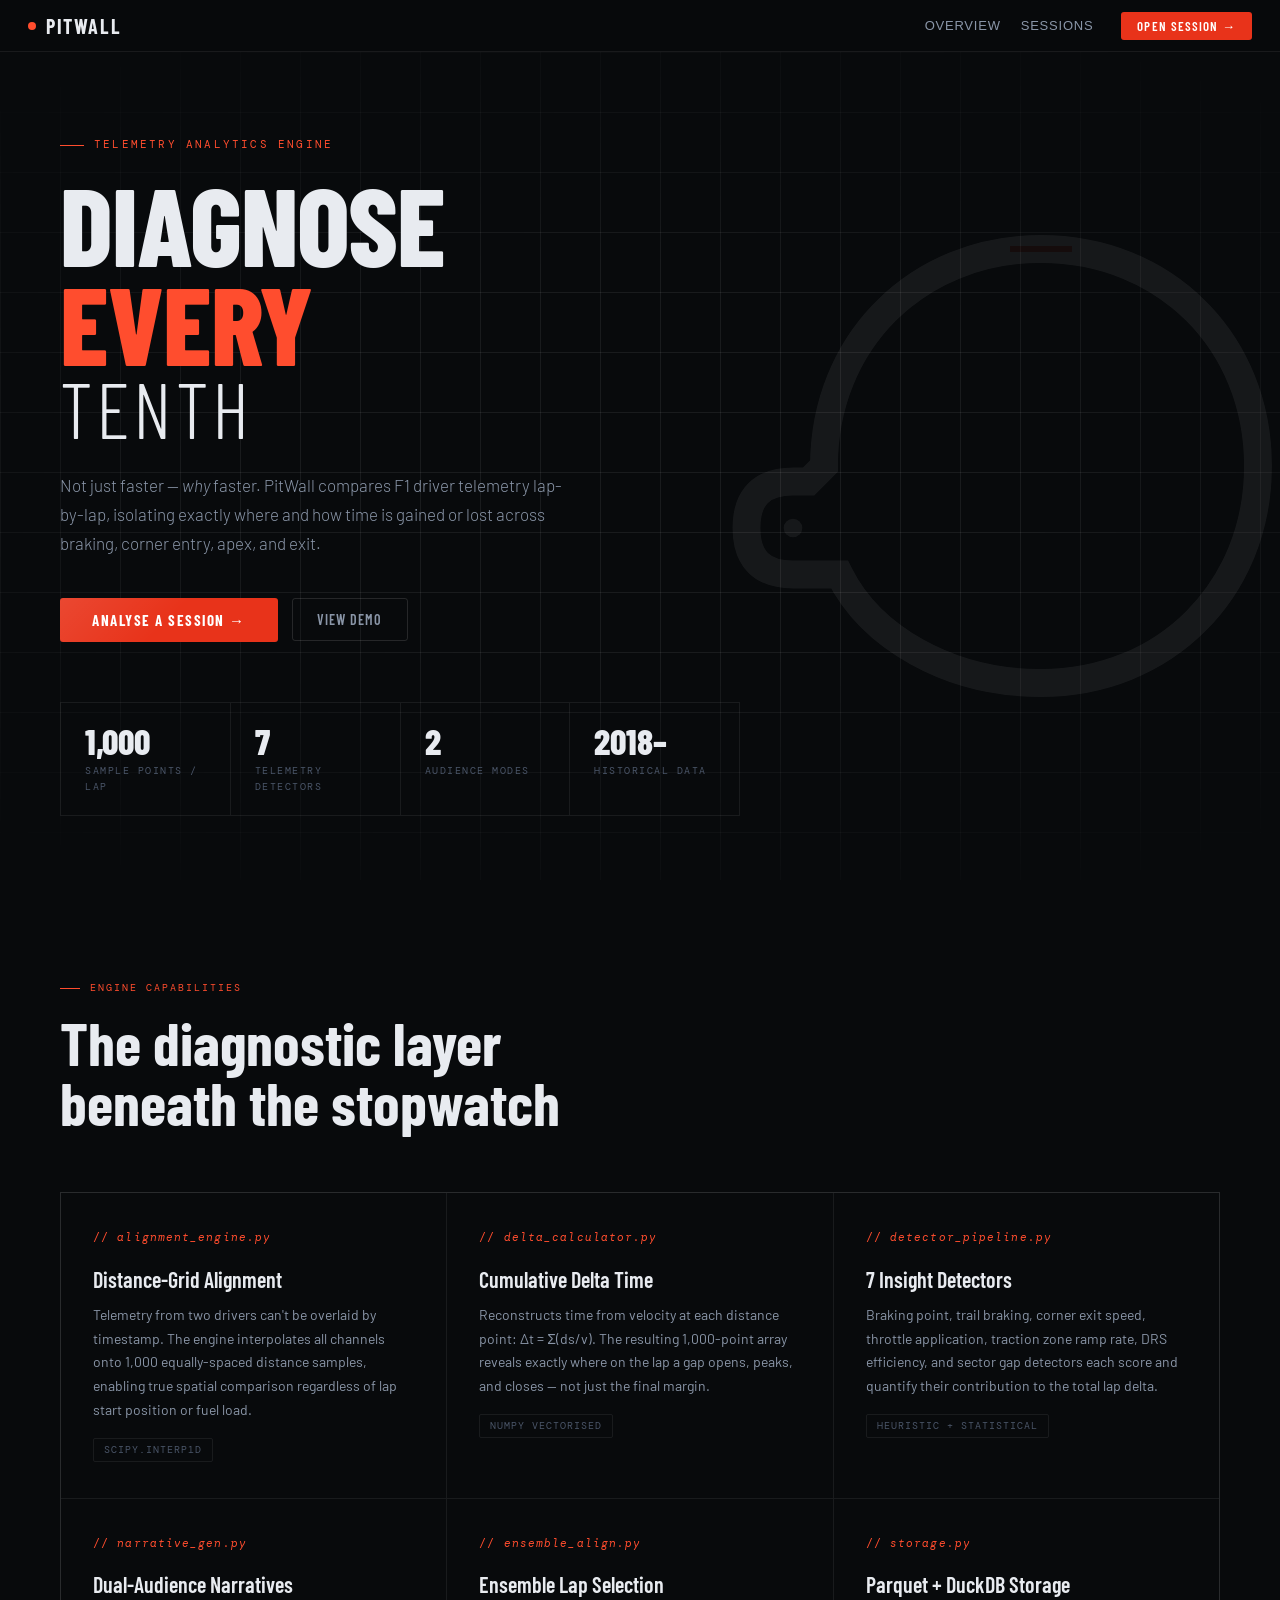
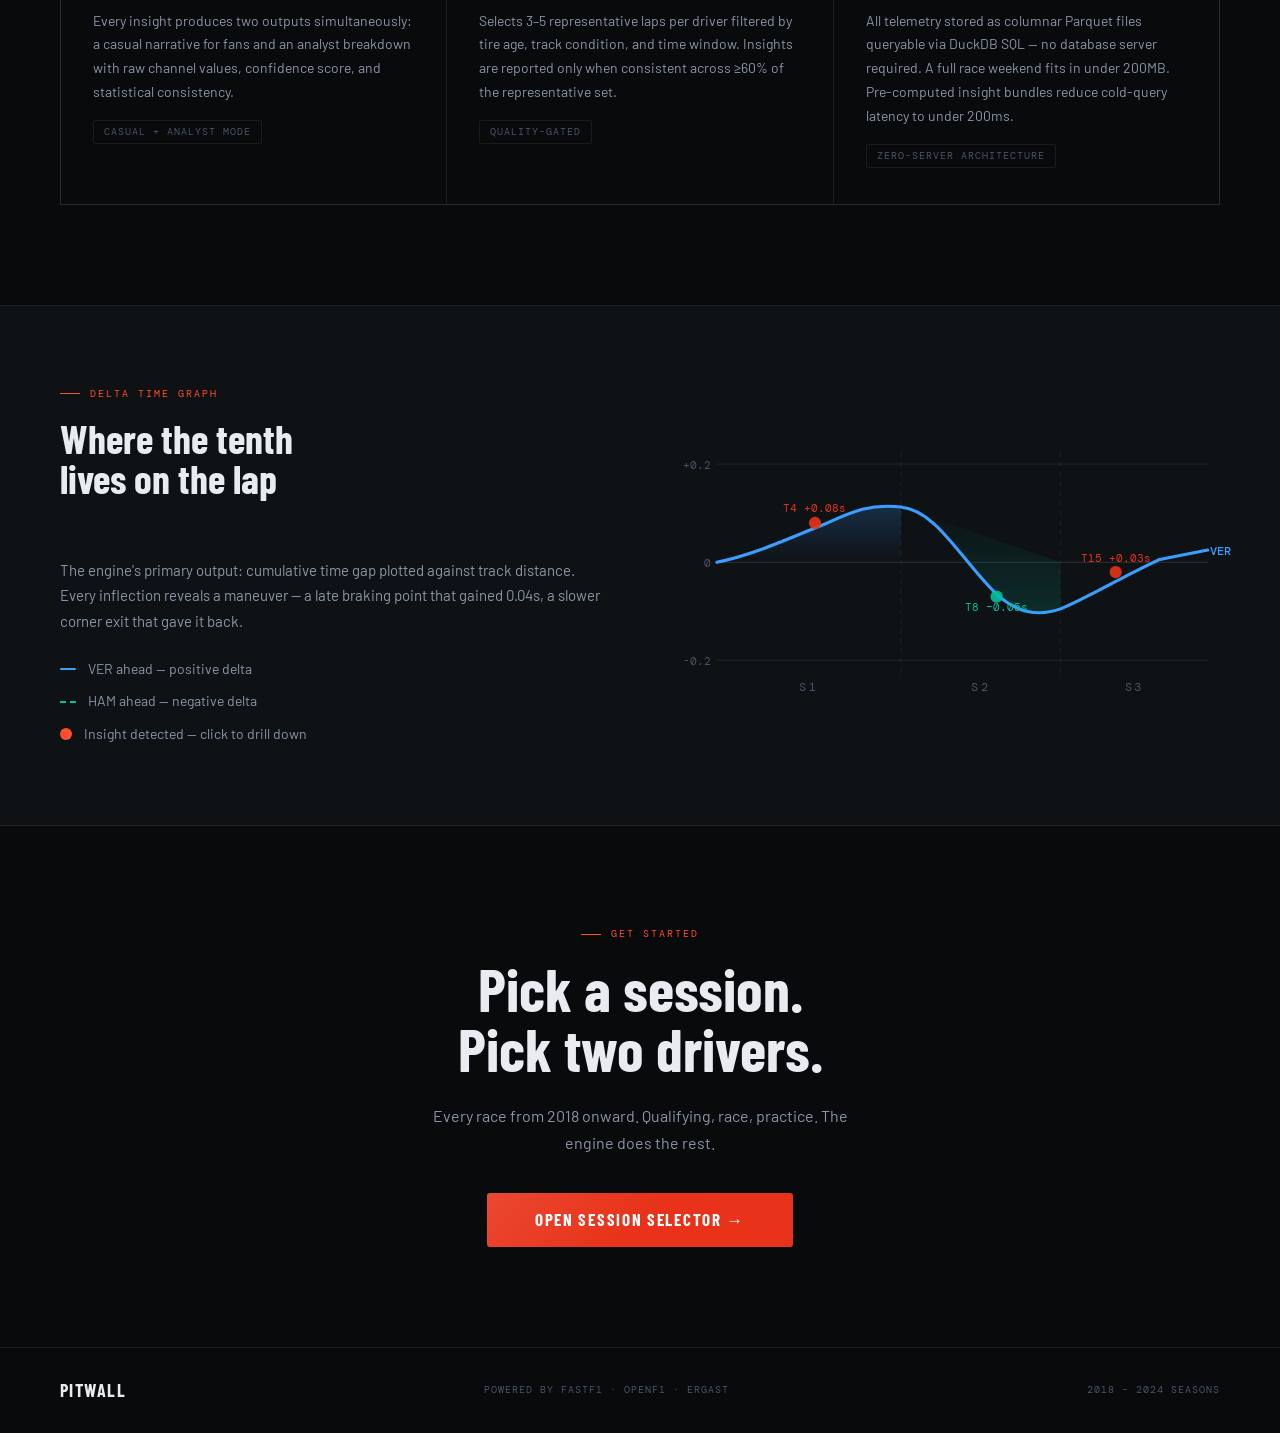
==== pitwall-frontend-v2/index.html @ abb21088 "Modified Frontend" ====
<!DOCTYPE html>
<html lang="en">
<head>
  <meta charset="UTF-8">
  <meta name="viewport" content="width=device-width, initial-scale=1.0">
  <title>PitWall — F1 Telemetry Analytics</title>
  <meta name="description" content="PitWall compares F1 driver telemetry lap-by-lap, isolating exactly where and how time is gained or lost across braking, corner entry, apex, and exit.">

  <!-- Google Fonts -->
  <link rel="preconnect" href="https://fonts.googleapis.com">
  <link rel="preconnect" href="https://fonts.gstatic.com" crossorigin>
  <link href="https://fonts.googleapis.com/css2?family=DM+Mono:ital,wght@0,300;0,400;0,500;1,300&family=Barlow+Condensed:wght@300;400;500;600;700;800&family=Barlow:wght@300;400;500&display=swap" rel="stylesheet">

  <!-- CSS — loaded in dependency order -->
  <link rel="stylesheet" href="css/layout.css">
  <link rel="stylesheet" href="css/components.css">
  <link rel="stylesheet" href="css/analysis.css">

  <!--
    ARCHITECTURE NOTE: This file is a pure static shell.
    - No inline JavaScript anywhere.
    - No onclick= attributes — all events attached in JS modules.
    - All dynamic content is injected by the page/component modules.
    - The <script type="module"> at the bottom bootstraps the entire app.
  -->
</head>
<body>

<!-- ── LOADING OVERLAY ─────────────────────────────────────────────── -->
<!--
  Shown during initial page load AND during analysis job polling.
  loader.js manages show/hide via the .hidden class.
-->
<div class="loading-overlay" id="loader">
  <div class="loading-logo">PITWALL</div>
  <div class="loading-bar-wrap">
    <div class="loading-bar" id="loader-bar"></div>
  </div>
  <div class="loading-label" id="loader-msg">initialising engine</div>
</div>

<!-- ── CHART TOOLTIP ───────────────────────────────────────────────── -->
<!-- Positioned via JS on mousemove; always present in DOM -->
<div class="tooltip" id="tooltip"></div>

<!-- ── NAVIGATION ─────────────────────────────────────────────────── -->
<nav>
  <a class="nav-logo" id="nav-logo" href="#">
    <div class="dot"></div>
    PITWALL
  </a>
  <div class="nav-links">
    <button class="nav-link" id="nav-overview">Overview</button>
    <button class="nav-link" id="nav-sessions">Sessions</button>
    <!--
      The Analysis nav link is hidden until the user first runs an analysis.
      router.js reveals it when navigating to the analysis page.
    -->
    <button class="nav-link" id="nav-analysis" style="display:none">Analysis</button>
  </div>
  <button class="nav-cta" id="nav-cta">Open Session →</button>
</nav>


<!-- ══════════════════════════════════════════════════════════════════ -->
<!-- PAGE: LANDING                                                      -->
<!-- ══════════════════════════════════════════════════════════════════ -->
<div class="page active" id="page-landing">

  <!-- Hero -->
  <div class="hero">
    <div class="hero-grid-bg"></div>
    <svg class="hero-track-svg" viewBox="0 0 400 400" fill="none">
      <path d="M80,200 C80,120 140,60 220,60 C300,60 360,120 360,200 C360,280 300,340 220,340 C160,340 110,310 90,270 L60,270 C40,270 30,260 30,240 C30,220 40,210 60,210 L70,210 Z"
            stroke="white" stroke-width="18" stroke-linecap="round"/>
      <circle cx="220" cy="60"  r="6" fill="white"/>
      <circle cx="360" cy="200" r="6" fill="white"/>
      <circle cx="60"  cy="240" r="6" fill="white"/>
      <path d="M200,60 L240,60" stroke="#E8331A" stroke-width="4"/>
    </svg>
    <div class="hero-content">
      <div class="hero-eyebrow">Telemetry Analytics Engine</div>
      <h1 class="hero-title">
        DIAGNOSE<br>
        <span class="accent">EVERY</span>
        <span class="line2">TENTH</span>
      </h1>
      <p class="hero-sub">
        Not just faster — <em>why</em> faster. PitWall compares F1 driver telemetry
        lap-by-lap, isolating exactly where and how time is gained or lost across
        braking, corner entry, apex, and exit.
      </p>
      <div class="hero-actions">
        <button class="btn-primary" id="hero-analyse-btn">Analyse a Session →</button>
        <button class="btn-ghost"   id="hero-demo-btn">View Demo</button>
      </div>
      <div class="hero-stats">
        <div class="hero-stat">
          <div class="hero-stat-num red">1,000</div>
          <div class="hero-stat-label">sample points / lap</div>
        </div>
        <div class="hero-stat">
          <div class="hero-stat-num">7</div>
          <div class="hero-stat-label">telemetry detectors</div>
        </div>
        <div class="hero-stat">
          <div class="hero-stat-num">2</div>
          <div class="hero-stat-label">audience modes</div>
        </div>
        <div class="hero-stat">
          <div class="hero-stat-num teal">2018–</div>
          <div class="hero-stat-label">historical data</div>
        </div>
      </div>
    </div>
  </div>

  <!-- Features -->
  <div class="section">
    <div class="section-label">Engine Capabilities</div>
    <h2 class="section-title">The diagnostic layer<br>beneath the stopwatch</h2>
    <div class="features-grid stagger">
      <div class="feature-card">
        <div class="feature-icon">// alignment_engine.py</div>
        <h3 class="feature-title">Distance-Grid Alignment</h3>
        <p class="feature-desc">Telemetry from two drivers can't be overlaid by timestamp. The engine interpolates all channels onto 1,000 equally-spaced distance samples, enabling true spatial comparison regardless of lap start position or fuel load.</p>
        <span class="feature-tag">scipy.interp1d</span>
      </div>
      <div class="feature-card">
        <div class="feature-icon">// delta_calculator.py</div>
        <h3 class="feature-title">Cumulative Delta Time</h3>
        <p class="feature-desc">Reconstructs time from velocity at each distance point: Δt = Σ(ds/v). The resulting 1,000-point array reveals exactly where on the lap a gap opens, peaks, and closes — not just the final margin.</p>
        <span class="feature-tag">numpy vectorised</span>
      </div>
      <div class="feature-card">
        <div class="feature-icon">// detector_pipeline.py</div>
        <h3 class="feature-title">7 Insight Detectors</h3>
        <p class="feature-desc">Braking point, trail braking, corner exit speed, throttle application, traction zone ramp rate, DRS efficiency, and sector gap detectors each score and quantify their contribution to the total lap delta.</p>
        <span class="feature-tag">heuristic + statistical</span>
      </div>
      <div class="feature-card">
        <div class="feature-icon">// narrative_gen.py</div>
        <h3 class="feature-title">Dual-Audience Narratives</h3>
        <p class="feature-desc">Every insight produces two outputs simultaneously: a casual narrative for fans and an analyst breakdown with raw channel values, confidence score, and statistical consistency.</p>
        <span class="feature-tag">casual + analyst mode</span>
      </div>
      <div class="feature-card">
        <div class="feature-icon">// ensemble_align.py</div>
        <h3 class="feature-title">Ensemble Lap Selection</h3>
        <p class="feature-desc">Selects 3–5 representative laps per driver filtered by tire age, track condition, and time window. Insights are reported only when consistent across ≥60% of the representative set.</p>
        <span class="feature-tag">quality-gated</span>
      </div>
      <div class="feature-card">
        <div class="feature-icon">// storage.py</div>
        <h3 class="feature-title">Parquet + DuckDB Storage</h3>
        <p class="feature-desc">All telemetry stored as columnar Parquet files queryable via DuckDB SQL — no database server required. A full race weekend fits in under 200MB. Pre-computed insight bundles reduce cold-query latency to under 200ms.</p>
        <span class="feature-tag">zero-server architecture</span>
      </div>
    </div>
  </div>

  <!-- Delta Teaser -->
  <div class="delta-teaser">
    <div>
      <div class="section-label">Delta Time Graph</div>
      <h2 class="section-title" style="font-size:40px">Where the tenth<br>lives on the lap</h2>
      <p style="color:var(--text2); font-size:15px; line-height:1.7; margin-bottom:24px;">
        The engine's primary output: cumulative time gap plotted against track distance.
        Every inflection reveals a maneuver — a late braking point that gained 0.04s,
        a slower corner exit that gave it back.
      </p>
      <div style="display:flex; flex-direction:column; gap:10px;">
        <div style="display:flex; gap:12px; align-items:center; font-size:14px; color:var(--text2)">
          <div style="width:16px;height:2px;background:var(--ver);border-radius:1px;flex-shrink:0"></div>
          VER ahead — positive delta
        </div>
        <div style="display:flex; gap:12px; align-items:center; font-size:14px; color:var(--text2)">
          <div style="width:16px;height:0;border-top:2px dashed var(--ham);flex-shrink:0"></div>
          HAM ahead — negative delta
        </div>
        <div style="display:flex; gap:12px; align-items:center; font-size:14px; color:var(--text2)">
          <div style="width:12px;height:12px;border-radius:50%;background:var(--red2);flex-shrink:0"></div>
          Insight detected — click to drill down
        </div>
      </div>
    </div>
    <div>
      <svg viewBox="0 0 440 240" width="100%" class="chart-svg">
        <defs>
          <linearGradient id="delta-fill" x1="0" y1="0" x2="0" y2="1">
            <stop offset="0%"   stop-color="#3B9EFF" stop-opacity="0.2"/>
            <stop offset="100%" stop-color="#3B9EFF" stop-opacity="0"/>
          </linearGradient>
          <linearGradient id="delta-fill-neg" x1="0" y1="0" x2="0" y2="1">
            <stop offset="0%"   stop-color="#00C2A0" stop-opacity="0"/>
            <stop offset="100%" stop-color="#00C2A0" stop-opacity="0.15"/>
          </linearGradient>
        </defs>
        <!-- grid -->
        <line x1="30" y1="40"  x2="430" y2="40"  stroke="rgba(255,255,255,0.06)" stroke-width="1"/>
        <line x1="30" y1="120" x2="430" y2="120" stroke="rgba(255,255,255,0.1)"  stroke-width="1"/>
        <line x1="30" y1="200" x2="430" y2="200" stroke="rgba(255,255,255,0.06)" stroke-width="1"/>
        <!-- sector dividers -->
        <line x1="180" y1="30" x2="180" y2="215" stroke="rgba(255,255,255,0.06)" stroke-width="1" stroke-dasharray="4 4"/>
        <line x1="310" y1="30" x2="310" y2="215" stroke="rgba(255,255,255,0.06)" stroke-width="1" stroke-dasharray="4 4"/>
        <text x="105" y="225" text-anchor="middle" fill="#4A5568" font-family="DM Mono,monospace" font-size="10" letter-spacing="2">S1</text>
        <text x="245" y="225" text-anchor="middle" fill="#4A5568" font-family="DM Mono,monospace" font-size="10" letter-spacing="2">S2</text>
        <text x="370" y="225" text-anchor="middle" fill="#4A5568" font-family="DM Mono,monospace" font-size="10" letter-spacing="2">S3</text>
        <!-- y axis -->
        <text x="25" y="44"  text-anchor="end" fill="#4A5568" font-family="DM Mono,monospace" font-size="9">+0.2</text>
        <text x="25" y="124" text-anchor="end" fill="#4A5568" font-family="DM Mono,monospace" font-size="9">0</text>
        <text x="25" y="204" text-anchor="end" fill="#4A5568" font-family="DM Mono,monospace" font-size="9">-0.2</text>
        <!-- fills -->
        <path d="M30,120 C60,114 90,100 120,88 C140,79 155,72 180,75 L180,120 Z" fill="url(#delta-fill)"/>
        <path d="M180,75 C210,78 230,120 260,148 C275,160 290,165 310,158 L310,120 Z" fill="url(#delta-fill-neg)"/>
        <path d="M310,158 C330,150 360,132 390,118 L390,120 Z" fill="url(#delta-fill)"/>
        <!-- line -->
        <path d="M30,120 C60,114 90,100 120,88 C140,79 155,72 180,75 C210,78 230,120 260,148 C275,160 290,165 310,158 C330,150 360,132 390,118 L430,110"
              fill="none" stroke="#3B9EFF" stroke-width="2.5" stroke-linecap="round"/>
        <!-- insight markers -->
        <circle cx="110" cy="88"  r="5" fill="#E8331A" opacity="0.9"/>
        <circle cx="258" cy="148" r="5" fill="#00C2A0" opacity="0.9"/>
        <circle cx="355" cy="128" r="5" fill="#E8331A" opacity="0.9"/>
        <text x="110" y="79"  text-anchor="middle" fill="#E8331A" font-family="DM Mono,monospace" font-size="9">T4 +0.08s</text>
        <text x="258" y="160" text-anchor="middle" fill="#00C2A0" font-family="DM Mono,monospace" font-size="9">T8 −0.05s</text>
        <text x="355" y="120" text-anchor="middle" fill="#E8331A" font-family="DM Mono,monospace" font-size="9">T15 +0.03s</text>
        <text x="432" y="114" fill="#3B9EFF" font-family="DM Mono,monospace" font-size="10" font-weight="500">VER</text>
      </svg>
    </div>
  </div>

  <!-- CTA -->
  <div class="section" style="text-align:center;">
    <div class="section-label" style="justify-content:center">Get Started</div>
    <h2 class="section-title" style="margin-bottom:24px">Pick a session.<br>Pick two drivers.</h2>
    <p style="color:var(--text2); max-width:440px; margin:0 auto 36px; font-size:16px; line-height:1.7;">
      Every race from 2018 onward. Qualifying, race, practice. The engine does the rest.
    </p>
    <button class="btn-primary" style="font-size:17px; padding:16px 48px;" id="landing-cta-btn">
      Open Session Selector →
    </button>
  </div>

  <footer style="border-top:1px solid var(--border); padding:28px 60px; display:flex; justify-content:space-between; align-items:center;">
    <span style="font-family:var(--font-display); font-size:18px; font-weight:700; letter-spacing:0.08em;">PITWALL</span>
    <span style="font-family:var(--font-mono); font-size:10px; letter-spacing:0.1em; color:var(--text3);">POWERED BY FASTF1 · OPENF1 · ERGAST</span>
    <span style="font-family:var(--font-mono); font-size:10px; letter-spacing:0.1em; color:var(--text3);">2018 – 2024 SEASONS</span>
  </footer>
</div><!-- /page-landing -->


<!-- ══════════════════════════════════════════════════════════════════ -->
<!-- PAGE: SESSION SELECTOR                                             -->
<!-- ══════════════════════════════════════════════════════════════════ -->
<div class="page" id="page-selector">
  <div class="selector-header">
    <div class="breadcrumb">PITWALL <span>/ Sessions</span></div>
    <h1 class="selector-title display">SELECT SESSION</h1>
  </div>

  <div class="selector-body">
    <!-- Sidebar filters -->
    <div class="selector-sidebar">
      <div class="sidebar-section" id="sidebar-years">
        <div class="sidebar-label">Season</div>
        <!-- Populated by selector.js -->
      </div>
      <div class="sidebar-section" id="sidebar-session-types">
        <div class="sidebar-label">Session type</div>
        <!-- Populated by selector.js -->
      </div>
      <div class="sidebar-section" id="sidebar-circuit-types">
        <div class="sidebar-label">Circuit type</div>
        <!-- Populated by selector.js -->
      </div>
    </div>

    <!-- Main area -->
    <div class="selector-main">
      <div style="margin-bottom:20px; display:flex; align-items:center; justify-content:space-between;">
        <span id="race-count-label" style="font-family:var(--font-mono); font-size:11px; letter-spacing:0.1em; color:var(--text3);"></span>
        <input id="race-search" class="race-search" placeholder="Search circuits…" autocomplete="off">
      </div>

      <!-- Race cards injected here by selector.js -->
      <div class="race-grid stagger" id="race-grid"></div>

      <!-- Driver selector — hidden until a race is clicked -->
      <div class="driver-selector" id="driver-selector" style="display:none;">
        <div style="margin-bottom:20px;">
          <div class="panel-label">SELECT TWO DRIVERS TO COMPARE</div>
          <div class="driver-grid stagger" id="driver-grid"></div>
        </div>
        <div class="compare-btn-wrap">
          <div class="compare-selected">
            <span class="driver-a" id="sel-a-name">—</span>
            <span class="vs">vs</span>
            <span class="driver-b" id="sel-b-name">—</span>
          </div>
          <button class="btn-primary" id="compare-btn" disabled>
            Run Analysis →
          </button>
        </div>
      </div>
    </div>
  </div>
</div><!-- /page-selector -->


<!-- ══════════════════════════════════════════════════════════════════ -->
<!-- PAGE: ANALYSIS DASHBOARD                                           -->
<!-- ══════════════════════════════════════════════════════════════════ -->
<div class="page" id="page-analysis">

  <!-- Secondary header -->
  <div class="analysis-header">
    <div class="analysis-breadcrumb">
      <span class="clickable" id="breadcrumb-sessions">Sessions</span>
      <span class="sep">/</span>
      <span id="analysis-race-label"    class="current">—</span>
      <span class="sep">/</span>
      <span id="analysis-session-label" class="current">—</span>
      <span class="sep">/</span>
      <span id="analysis-drivers-label" class="current" style="color:var(--text)">—</span>
    </div>
    <button class="export-btn" id="export-btn">↓ Export</button>
    <div class="mode-toggle">
      <button class="mode-opt active" id="mode-casual">Casual</button>
      <button class="mode-opt"        id="mode-analyst">Analyst</button>
    </div>
  </div>

  <!-- 3-column body -->
  <div class="analysis-body">

    <!-- LEFT PANEL -->
    <div class="left-panel">
      <div class="panel-label">LAP SUMMARY</div>
      <div class="lap-summary" id="lap-summary-card"></div>

      <div class="panel-label" style="margin-top:16px;">
        SECTOR BREAKDOWN
        <span id="sector-count-label" style="color:var(--text3);">3 SECTORS</span>
      </div>
      <div class="sector-breakdown" id="sector-breakdown"></div>

      <div class="panel-label" style="margin-top:16px;">TRACK POSITION MAP</div>
      <div class="chart-card" id="track-map-card">
        <div class="chart-body" style="padding:10px; display:flex; justify-content:center; align-items:center; background:rgba(0,0,0,0.15);">
          <svg id="track-svg" viewBox="0 0 300 240" width="100%" height="200" class="chart-svg"></svg>
        </div>
      </div>

      <div class="panel-label" style="margin-top:16px;">TOP INSIGHTS</div>
      <div class="insight-list" id="insight-list"></div>
    </div>

    <!-- CENTER PANEL — Charts via tabs -->
    <div class="center-panel">
      <div class="tab-bar">
        <button class="tab active" data-tab="delta">Delta Time</button>
        <button class="tab"        data-tab="speed">Speed Trace</button>
        <button class="tab"        data-tab="inputs">Inputs</button>
        <button class="tab"        data-tab="sectors">Sectors</button>
      </div>

      <!-- Delta Time tab -->
      <div class="tab-panel active" id="tab-delta">
        <div class="chart-card">
          <div class="chart-header">
            <span class="chart-title">Cumulative Delta Time</span>
            <div class="chart-legend">
              <div class="legend-item">
                <div class="legend-line" style="background:var(--ver)"></div>
                <span id="legend-a">Driver A ahead</span>
              </div>
              <div class="legend-item">
                <div class="legend-line" style="background:var(--ham)"></div>
                <span id="legend-b">Driver B ahead</span>
              </div>
            </div>
          </div>
          <div class="chart-body">
            <svg id="delta-svg" viewBox="0 0 700 200" width="100%" class="chart-svg"></svg>
          </div>
        </div>
        <!-- Analyst-only metadata row -->
        <div class="chart-card analyst-only" id="analyst-delta-note">
          <div class="chart-body" style="padding:14px 16px;">
            <span style="font-family:var(--font-mono); font-size:11px; color:var(--text3);">
              Showing median of 5 representative laps ·
              Laps: <span style="color:var(--text2)" id="rep-laps-a">—</span> (A) /
              <span style="color:var(--text2)" id="rep-laps-b">—</span> (B) ·
              Consistency threshold: 60%
            </span>
          </div>
        </div>
      </div>

      <!-- Speed Trace tab -->
      <div class="tab-panel" id="tab-speed">
        <div class="chart-card">
          <div class="chart-header">
            <span class="chart-title">Speed Trace Overlay</span>
            <div class="chart-legend">
              <div class="legend-item"><div class="legend-line" style="background:var(--ver)"></div><span id="speed-legend-a">A</span></div>
              <div class="legend-item"><div class="legend-line" style="background:var(--ham); opacity:0.7"></div><span id="speed-legend-b">B</span></div>
            </div>
          </div>
          <div class="chart-body">
            <svg id="speed-svg" viewBox="0 0 700 200" width="100%" class="chart-svg"></svg>
          </div>
        </div>
        <div class="chart-card" style="margin-top:14px;">
          <div class="chart-header"><span class="chart-title">Throttle / Brake Channels</span></div>
          <div class="chart-body">
            <svg id="throttle-svg" viewBox="0 0 700 120" width="100%" class="chart-svg"></svg>
          </div>
        </div>
      </div>

      <!-- Inputs tab -->
      <div class="tab-panel" id="tab-inputs">
        <div class="chart-card">
          <div class="chart-header"><span class="chart-title">Throttle Application</span></div>
          <div class="chart-body">
            <svg id="throttle2-svg" viewBox="0 0 700 160" width="100%" class="chart-svg"></svg>
          </div>
        </div>
        <div class="chart-card" style="margin-top:14px;">
          <div class="chart-header"><span class="chart-title">Brake Pressure</span></div>
          <div class="chart-body">
            <svg id="brake-svg" viewBox="0 0 700 120" width="100%" class="chart-svg"></svg>
          </div>
        </div>
        <div class="chart-card analyst-only" id="analyst-gear-card" style="margin-top:14px;">
          <div class="chart-header"><span class="chart-title">Gear Selection</span></div>
          <div class="chart-body">
            <svg id="gear-svg" viewBox="0 0 700 100" width="100%" class="chart-svg"></svg>
          </div>
        </div>
      </div>

      <!-- Sectors (waterfall) tab -->
      <div class="tab-panel" id="tab-sectors">
        <div class="chart-card">
          <div class="chart-header"><span class="chart-title">Sector Waterfall</span></div>
          <div class="chart-body">
            <svg id="waterfall-svg" viewBox="0 0 700 300" width="100%" class="chart-svg"></svg>
          </div>
        </div>
      </div>

      <!-- Telemetry scrubber slider — visible across all tabs -->
      <div class="chart-card telemetry-scrubber-card" style="margin-top:14px;">
        <div class="scrubber-header" style="display:flex; justify-content:space-between; align-items:center; margin-bottom:8px; padding:0 4px;">
          <span style="font-family:var(--font-mono); font-size:11px; color:var(--text3); letter-spacing:0.1em;">TELEMETRY SCRUBBER</span>
          <div style="display:flex; gap:12px;">
            <span style="font-family:var(--font-mono); font-size:11px; color:var(--text2);">Δt: <span id="scrubber-delta">0.000s</span></span>
            <span id="scrubber-distance" style="font-family:var(--font-mono); font-size:11px; color:var(--text2);">0.0 m</span>
          </div>
        </div>
        <div class="scrubber-body" style="display:flex; align-items:center; gap:16px; margin-bottom:12px;">
          <input type="range" id="telemetry-slider" min="0" max="999" value="0" style="flex-grow:1; accent-color:var(--ver); cursor:pointer;">
          <div class="scrubber-value" id="scrubber-index" style="width:48px; text-align:right; font-family:var(--font-mono); font-size:12px; color:var(--text2); background:rgba(255,255,255,0.03); padding:4px 8px; border-radius:4px; border:1px solid var(--border);">0</div>
        </div>
        
        <!-- Live Readout -->
        <div class="scrubber-readout" style="display:flex; justify-content:space-between; padding:8px 12px; background:rgba(255,255,255,0.02); border-radius:4px; border:1px solid rgba(255,255,255,0.05);">
          <div style="display:flex; flex-direction:column; gap:4px; width:45%;">
            <div style="font-family:var(--font-mono); font-size:10px; color:var(--ver); letter-spacing:0.05em; margin-bottom:2px;">DRIVER A</div>
            <div style="display:flex; justify-content:space-between; font-size:12px; font-family:var(--font-mono); color:var(--text2);"><span>SPD:</span><span id="readout-spd-a">0 km/h</span></div>
            <div style="display:flex; justify-content:space-between; font-size:12px; font-family:var(--font-mono); color:var(--text2);"><span>THR:</span><span id="readout-thr-a">0 %</span></div>
            <div style="display:flex; justify-content:space-between; font-size:12px; font-family:var(--font-mono); color:var(--text2);"><span>BRK:</span><span id="readout-brk-a">0 %</span></div>
            <div style="display:flex; justify-content:space-between; font-size:12px; font-family:var(--font-mono); color:var(--text2);"><span>GEAR:</span><span id="readout-gear-a">0</span></div>
          </div>
          <div style="width:1px; background:rgba(255,255,255,0.05);"></div>
          <div style="display:flex; flex-direction:column; gap:4px; width:45%;">
            <div style="font-family:var(--font-mono); font-size:10px; color:var(--ham); letter-spacing:0.05em; margin-bottom:2px;">DRIVER B</div>
            <div style="display:flex; justify-content:space-between; font-size:12px; font-family:var(--font-mono); color:var(--text2);"><span>SPD:</span><span id="readout-spd-b">0 km/h</span></div>
            <div style="display:flex; justify-content:space-between; font-size:12px; font-family:var(--font-mono); color:var(--text2);"><span>THR:</span><span id="readout-thr-b">0 %</span></div>
            <div style="display:flex; justify-content:space-between; font-size:12px; font-family:var(--font-mono); color:var(--text2);"><span>BRK:</span><span id="readout-brk-b">0 %</span></div>
            <div style="display:flex; justify-content:space-between; font-size:12px; font-family:var(--font-mono); color:var(--text2);"><span>GEAR:</span><span id="readout-gear-b">0</span></div>
          </div>
        </div>
      </div>
    </div>

    <!-- RIGHT PANEL — Insight Drill-Down -->
    <div class="right-panel">
      <div class="panel-label">INSIGHT DRILL-DOWN</div>
      <div id="drill-panel">
        <!-- Empty state — replaced by insightList.js when insight selected -->
        <div class="drill-empty">
          <div class="drill-empty-icon">Δt</div>
          <div class="drill-empty-label">Select an insight</div>
        </div>
      </div>
    </div>

  </div><!-- /analysis-body -->
</div><!-- /page-analysis -->


<!--
  BOOTSTRAP: Load router.js as an ES Module.
  router.js imports all other modules as needed.
  type="module" gives us ES module scope + deferred execution automatically.
-->
<script type="module" src="js/router.js"></script>

</body>
</html>
---- pitwall-frontend-v2/css/layout.css ----
/*
 * layout.css
 * ──────────
 * Global design tokens (:root), base element resets, the fixed nav bar,
 * the SPA page system (.page / .page.active), all keyframe animations,
 * the custom scrollbar, and the responsive breakpoints.
 *
 * WHY SEPARATE: These are the lowest-level primitives. Every other CSS file
 * and every JS component depends on these tokens. Keeping them here means
 * you can retheme the whole app by editing a single file.
 */

/* ── RESET ── */
*, *::before, *::after {
  box-sizing: border-box;
  margin: 0;
  padding: 0;
}

/* ── DESIGN TOKENS ── */
:root {
  /* Backgrounds — from darkest to lightest */
  --bg:  #080A0C;
  --bg2: #0E1215;
  --bg3: #141820;
  --bg4: #1C2230;

  /* Borders */
  --border:  rgba(255, 255, 255, 0.07);
  --border2: rgba(255, 255, 255, 0.12);

  /* Text */
  --text:  #E8EBF0;
  --text2: #8A96A8;
  --text3: #4A5568;

  /* Brand / accent colours */
  --red:      #E8331A;
  --red2:     #FF4D2E;
  --red-dim:  rgba(232, 51, 26, 0.12);
  --teal:     #00C2A0;
  --teal-dim: rgba(0, 194, 160, 0.10);
  --amber:    #F0A818;
  --amber-dim:rgba(240, 168, 24, 0.12);
  --blue:     #3B9EFF;
  --blue-dim: rgba(59, 158, 255, 0.10);

  /*
   * Driver colour slots — dynamically overridden by analysis.js
   * when real driver colours arrive from the backend.
   * Defaults: VER blue / HAM teal (matches the demo data).
   */
  --ver: #3B9EFF;
  --ham: #00C2A0;

  /* Typography families */
  --font-display: 'Barlow Condensed', sans-serif;
  --font-body:    'Barlow', sans-serif;
  --font-mono:    'DM Mono', monospace;
}

/* ── BASE ── */
html {
  scroll-behavior: smooth;
}

body {
  background:   var(--bg);
  color:        var(--text);
  font-family:  var(--font-body);
  font-size:    15px;
  line-height:  1.6;
  min-height:   100vh;
  overflow-x:   hidden;
}

/* ── CUSTOM SCROLLBAR ── */
::-webkit-scrollbar       { width: 4px; }
::-webkit-scrollbar-track { background: var(--bg2); }
::-webkit-scrollbar-thumb { background: var(--border2); border-radius: 2px; }

/* ── TYPOGRAPHY UTILITIES ── */
.mono    { font-family: var(--font-mono); }
.display { font-family: var(--font-display); }
.red     { color: var(--red2); }
.teal    { color: var(--teal); }
.amber   { color: var(--amber); }
.blue    { color: var(--blue); }
.muted   { color: var(--text2); }
.dim     { color: var(--text3); }

/* ── SPA PAGE SYSTEM ──
 * Every "page" div is hidden by default.
 * router.js adds/removes .active to switch between them.
 * The animation fires each time a page becomes active.
 */
.page        { display: none; min-height: 100vh; }
.page.active { display: block; animation: fadein 0.3s ease both; }

@keyframes fadein {
  from { opacity: 0; transform: translateY(8px); }
  to   { opacity: 1; transform: translateY(0);   }
}

/* ── STAGGER ENTRANCE ANIMATION ──
 * Add class="stagger" to a container and its first 6 direct children
 * will slide in one by one. Used on race-grid and features-grid.
 */
.stagger > * { animation: slidein 0.4s ease both; }
.stagger > *:nth-child(1) { animation-delay: 0.05s; }
.stagger > *:nth-child(2) { animation-delay: 0.10s; }
.stagger > *:nth-child(3) { animation-delay: 0.15s; }
.stagger > *:nth-child(4) { animation-delay: 0.20s; }
.stagger > *:nth-child(5) { animation-delay: 0.25s; }
.stagger > *:nth-child(6) { animation-delay: 0.30s; }

@keyframes slidein {
  from { opacity: 0; transform: translateY(12px); }
  to   { opacity: 1; transform: translateY(0);    }
}

@keyframes pulse {
  0%, 100% { opacity: 1; transform: scale(1);   }
  50%       { opacity: 0.5; transform: scale(0.8); }
}

/* ── FIXED NAV BAR ── */
nav {
  position:        fixed;
  top: 0; left: 0; right: 0;
  z-index:         100;
  background:      rgba(8, 10, 12, 0.92);
  backdrop-filter: blur(12px);
  border-bottom:   1px solid var(--border);
  height:          52px;
  display:         flex;
  align-items:     center;
  padding:         0 28px;
  gap:             28px;
}

.nav-logo {
  font-family:     var(--font-display);
  font-size:       20px;
  font-weight:     700;
  letter-spacing:  0.08em;
  color:           var(--text);
  text-decoration: none;
  display:         flex;
  align-items:     center;
  gap:             10px;
  cursor:          pointer;
}

/* Animated red dot in the logo */
.nav-logo .dot {
  width:        8px;
  height:       8px;
  border-radius:50%;
  background:   var(--red2);
  animation:    pulse 2s ease infinite;
}

.nav-links {
  display:      flex;
  gap:          20px;
  margin-left:  auto;
}

.nav-link {
  font-size:       13px;
  font-weight:     500;
  letter-spacing:  0.06em;
  color:           var(--text2);
  text-decoration: none;
  text-transform:  uppercase;
  transition:      color 0.2s;
  cursor:          pointer;
  background:      none;
  border:          none;
}
.nav-link:hover  { color: var(--text); }
.nav-link.active { color: var(--red2); }

.nav-cta {
  font-family:    var(--font-display);
  font-size:      13px;
  font-weight:    600;
  letter-spacing: 0.08em;
  text-transform: uppercase;
  background:     var(--red);
  color:          #fff;
  border:         none;
  border-radius:  3px;
  padding:        6px 16px;
  cursor:         pointer;
  transition:     background 0.2s;
}
.nav-cta:hover { background: var(--red2); }

/* ── LANDING PAGE ── */
#page-landing { padding-top: 52px; }

.hero {
  position:   relative;
  min-height: 92vh;
  display:    flex;
  align-items:center;
  overflow:   hidden;
  padding:    80px 60px 60px;
}

.hero-grid-bg {
  position:         absolute;
  inset:            0;
  background-image:
    linear-gradient(var(--border) 1px, transparent 1px),
    linear-gradient(90deg, var(--border) 1px, transparent 1px);
  background-size:  60px 60px;
  mask-image:       radial-gradient(ellipse 80% 60% at 50% 50%, black 40%, transparent 100%);
}

.hero-track-svg {
  position:  absolute;
  right:     -40px;
  top:       50%;
  transform: translateY(-50%);
  opacity:   0.06;
  width:     620px;
}

.hero-content {
  position:  relative;
  z-index:   2;
  max-width: 680px;
}

.hero-eyebrow {
  font-family:    var(--font-mono);
  font-size:      11px;
  font-weight:    400;
  letter-spacing: 0.2em;
  text-transform: uppercase;
  color:          var(--red2);
  margin-bottom:  20px;
  display:        flex;
  align-items:    center;
  gap:            10px;
}
.hero-eyebrow::before {
  content:    '';
  display:    block;
  width:      24px;
  height:     1px;
  background: var(--red2);
}

.hero-title {
  font-family:    var(--font-display);
  font-size:      clamp(64px, 9vw, 110px);
  font-weight:    800;
  line-height:    0.9;
  letter-spacing: -0.01em;
  color:          var(--text);
  margin-bottom:  28px;
}
.hero-title .accent { color: var(--red2); }
.hero-title .line2  {
  display:        block;
  font-weight:    300;
  font-size:      0.72em;
  letter-spacing: 0.04em;
}

.hero-sub {
  font-size:     17px;
  font-weight:   300;
  color:         var(--text2);
  max-width:     520px;
  line-height:   1.7;
  margin-bottom: 40px;
}

.hero-actions {
  display:     flex;
  gap:         14px;
  align-items: center;
  flex-wrap:   wrap;
}

.hero-stats {
  display:      flex;
  gap:          0;
  margin-top:   60px;
  border-top:   1px solid var(--border);
  border-left:  1px solid var(--border);
}
.hero-stat {
  flex:          1;
  padding:       20px 24px;
  border-right:  1px solid var(--border);
  border-bottom: 1px solid var(--border);
}
.hero-stat-num {
  font-family:   var(--font-display);
  font-size:     36px;
  font-weight:   800;
  color:         var(--text);
  line-height:   1;
  margin-bottom: 4px;
}
.hero-stat-label {
  font-family:    var(--font-mono);
  font-size:      10px;
  letter-spacing: 0.15em;
  text-transform: uppercase;
  color:          var(--text3);
}

/* ── LANDING CONTENT SECTIONS ── */
.section {
  padding: 100px 60px;
}
.section-label {
  font-family:    var(--font-mono);
  font-size:      10px;
  letter-spacing: 0.2em;
  text-transform: uppercase;
  color:          var(--red2);
  margin-bottom:  16px;
  display:        flex;
  align-items:    center;
  gap:            10px;
}
.section-label::before {
  content:    '';
  display:    block;
  width:      20px;
  height:     1px;
  background: var(--red2);
}
.section-title {
  font-family:   var(--font-display);
  font-size:     clamp(36px, 5vw, 60px);
  font-weight:   700;
  line-height:   1.0;
  margin-bottom: 60px;
}

.features-grid {
  display:               grid;
  grid-template-columns: repeat(3, 1fr);
  gap:                   1px;
  background:            var(--border);
  border:                1px solid var(--border);
}
.feature-card {
  background:  var(--bg);
  padding:     36px 32px;
  transition:  background 0.2s;
}
.feature-card:hover { background: var(--bg2); }
.feature-icon {
  font-family:    var(--font-mono);
  font-size:      11px;
  letter-spacing: 0.1em;
  color:          var(--red2);
  margin-bottom:  20px;
  font-style:     italic;
}
.feature-title {
  font-family:   var(--font-display);
  font-size:     22px;
  font-weight:   600;
  margin-bottom: 12px;
  line-height:   1.1;
}
.feature-desc { font-size: 14px; color: var(--text2); line-height: 1.7; }
.feature-tag {
  display:        inline-block;
  margin-top:     16px;
  font-family:    var(--font-mono);
  font-size:      10px;
  letter-spacing: 0.1em;
  text-transform: uppercase;
  color:          var(--text3);
  border:         1px solid var(--border);
  padding:        3px 10px;
  border-radius:  2px;
}

.delta-teaser {
  background:            var(--bg2);
  border-top:            1px solid var(--border);
  border-bottom:         1px solid var(--border);
  padding:               80px 60px;
  display:               grid;
  grid-template-columns: 1fr 1fr;
  gap:                   80px;
  align-items:           center;
}

/* ── SELECTOR PAGE ── */
#page-selector { padding-top: 52px; }

.selector-header {
  padding:       48px 60px 32px;
  border-bottom: 1px solid var(--border);
}
.breadcrumb {
  font-family:    var(--font-mono);
  font-size:      11px;
  letter-spacing: 0.1em;
  text-transform: uppercase;
  color:          var(--text3);
  margin-bottom:  16px;
  display:        flex;
  gap:            8px;
  align-items:    center;
}
.breadcrumb span { color: var(--text2); }
.selector-title {
  font-family: var(--font-display);
  font-size:   48px;
  font-weight: 700;
  line-height: 1;
}

.selector-body {
  display:               grid;
  grid-template-columns: 260px minmax(0, 1fr);
  min-height:            calc(100vh - 52px);
}
.selector-sidebar {
  border-right: 1px solid var(--border);
  padding:      28px;
}
.selector-main { padding: 28px 36px; }

/* ── RESPONSIVE ── */
@media (max-width: 900px) {
  .hero         { padding: 60px 28px 40px; }
  .section      { padding: 60px 28px; }
  .features-grid { grid-template-columns: 1fr; }
  .delta-teaser { grid-template-columns: 1fr; padding: 60px 28px; }
  .selector-body { grid-template-columns: 1fr; }
  .selector-sidebar { border-right: none; border-bottom: 1px solid var(--border); }
  .hero-stats { flex-wrap: wrap; }
  .hero-stat  { flex: 1 1 50%; }
  .chart-svg  { overflow: visible; }
}
---- pitwall-frontend-v2/css/components.css ----
/*
 * components.css
 * ──────────────
 * Reusable UI building blocks shared across multiple pages:
 * buttons, race cards, driver cards, session pills, sidebar filters,
 * sector rows, insight pills, tab bars, and the tooltip.
 *
 * WHY SEPARATE: These styles appear on the Selector page AND the Analysis
 * page. Isolating them prevents duplication and makes it easy to restyle
 * a component once and have it update everywhere.
 */

/* ─── BUTTONS ─────────────────────────────────────────────────────────── */

.btn-primary {
  font-family:    var(--font-display);
  font-size:      15px;
  font-weight:    700;
  letter-spacing: 0.1em;
  text-transform: uppercase;
  background:     var(--red);
  color:          #fff;
  border:         none;
  border-radius:  3px;
  padding:        13px 32px;
  cursor:         pointer;
  transition:     all 0.2s;
  position:       relative;
  overflow:       hidden;
}
/* Subtle gloss sheen */
.btn-primary::after {
  content:        '';
  position:       absolute;
  inset:          0;
  background:     linear-gradient(135deg, rgba(255,255,255,0.1) 0%, transparent 50%);
  pointer-events: none;
}
.btn-primary:hover   { background: var(--red2); transform: translateY(-1px); }
.btn-primary:disabled {
  opacity:        0.4;
  cursor:         not-allowed;
  transform:      none;
}

.btn-ghost {
  font-family:    var(--font-display);
  font-size:      14px;
  font-weight:    600;
  letter-spacing: 0.08em;
  text-transform: uppercase;
  background:     transparent;
  color:          var(--text2);
  border:         1px solid var(--border2);
  border-radius:  3px;
  padding:        12px 24px;
  cursor:         pointer;
  transition:     all 0.2s;
}
.btn-ghost:hover { color: var(--text); border-color: rgba(255,255,255,0.25); }

/* ─── SIDEBAR FILTERS ─────────────────────────────────────────────────── */

.sidebar-section  { margin-bottom: 32px; }
.sidebar-label {
  font-family:    var(--font-mono);
  font-size:      10px;
  letter-spacing: 0.15em;
  text-transform: uppercase;
  color:          var(--text3);
  margin-bottom:  12px;
}

.filter-btn {
  display:       block;
  width:         100%;
  background:    none;
  border:        none;
  text-align:    left;
  font-family:   var(--font-body);
  font-size:     14px;
  color:         var(--text2);
  padding:       8px 12px;
  border-radius: 3px;
  cursor:        pointer;
  transition:    all 0.15s;
  margin-bottom: 2px;
}
.filter-btn:hover  { background: var(--bg3); color: var(--text); }
.filter-btn.active { background: var(--red-dim); color: var(--red2); }

/* ─── RACE CARDS ──────────────────────────────────────────────────────── */

.race-grid {
  display:               grid;
  grid-template-columns: repeat(auto-fill, minmax(260px, 1fr));
  gap:                   12px;
}

.race-card {
  background:    var(--bg2);
  border:        1px solid var(--border);
  border-radius: 4px;
  padding:       18px 20px;
  cursor:        pointer;
  transition:    all 0.15s;
  position:      relative;
  overflow:      hidden;
}
/* Left accent bar — appears on hover and selection */
.race-card::before {
  content:    '';
  position:   absolute;
  left: 0; top: 0; bottom: 0;
  width:      3px;
  background: transparent;
  transition: background 0.15s;
}
.race-card:hover              { border-color: var(--border2); }
.race-card:hover::before      { background: var(--red2); }
.race-card.selected           { border-color: var(--red); }
.race-card.selected::before   { background: var(--red2); }

.race-round {
  font-family:    var(--font-mono);
  font-size:      10px;
  letter-spacing: 0.1em;
  color:          var(--text3);
  margin-bottom:  6px;
}
.race-name {
  font-family:   var(--font-display);
  font-size:     20px;
  font-weight:   600;
  line-height:   1.1;
  margin-bottom: 4px;
}
.race-circuit { font-size: 13px; color: var(--text2); }
.race-date {
  font-family: var(--font-mono);
  font-size:   11px;
  color:       var(--text3);
  margin-top:  10px;
}

.race-sessions {
  display:    flex;
  gap:        6px;
  margin-top: 12px;
  flex-wrap:  wrap;
}

/* ─── SESSION PILLS ───────────────────────────────────────────────────── */

.session-pill {
  font-family:    var(--font-mono);
  font-size:      10px;
  letter-spacing: 0.05em;
  background:     var(--bg3);
  border:         1px solid var(--border);
  color:          var(--text3);
  padding:        2px 8px;
  border-radius:  2px;
  cursor:         pointer;
  transition:     all 0.15s;
}
.session-pill:hover,
.session-pill.active {
  background:   var(--red-dim);
  color:        var(--red2);
  border-color: var(--red);
}

/* ─── DRIVER SELECTOR ─────────────────────────────────────────────────── */

.driver-selector {
  margin-top:  28px;
  padding-top: 28px;
  border-top:  1px solid var(--border);
}

.driver-grid {
  display:               grid;
  grid-template-columns: repeat(auto-fill, minmax(200px, 1fr));
  gap:                   10px;
  margin-top:            14px;
}

.driver-card {
  background:    var(--bg2);
  border:        1px solid var(--border);
  border-radius: 4px;
  padding:       14px 16px;
  cursor:        pointer;
  transition:    all 0.15s;
  display:       flex;
  gap:           12px;
  align-items:   center;
}
.driver-card:hover { border-color: var(--border2); }
/* Driver A = blue slot, Driver B = teal slot */
.driver-card.sel-a { border-color: var(--ver); background: rgba(59, 158, 255, 0.05); }
.driver-card.sel-b { border-color: var(--ham); background: rgba(0, 194, 160, 0.05); }

.driver-num {
  font-family: var(--font-display);
  font-size:   28px;
  font-weight: 800;
  line-height: 1;
  min-width:   36px;
}
.driver-info .driver-name {
  font-size:   14px;
  font-weight: 500;
  line-height: 1.2;
}
.driver-info .driver-team {
  font-family:    var(--font-mono);
  font-size:      10px;
  color:          var(--text3);
  letter-spacing: 0.05em;
}

/* ─── COMPARE BUTTON ROW ──────────────────────────────────────────────── */

.compare-btn-wrap {
  margin-top:  32px;
  display:     flex;
  align-items: center;
  gap:         16px;
}
.compare-selected {
  font-family: var(--font-mono);
  font-size:   12px;
  color:       var(--text2);
}
.compare-selected .vs       { color: var(--text3); padding: 0 6px; }
.compare-selected .driver-a { color: var(--ver); }
.compare-selected .driver-b { color: var(--ham); }

/* ─── PANEL LABEL ─────────────────────────────────────────────────────── */

/*
 * Generic section label — mono, small-caps, muted.
 * Used inside left panel, right panel, and selector sections.
 */
.panel-label {
  font-family:    var(--font-mono);
  font-size:      9px;
  letter-spacing: 0.2em;
  text-transform: uppercase;
  color:          var(--text3);
  margin-bottom:  10px;
  display:        flex;
  align-items:    center;
  justify-content:space-between;
}

/* ─── SECTOR BREAKDOWN ────────────────────────────────────────────────── */

.sector-breakdown  { margin-bottom: 16px; }
.sector-row {
  display:       flex;
  align-items:   center;
  gap:           10px;
  padding:       8px 0;
  border-bottom: 1px solid var(--border);
}
.sector-row:last-child { border-bottom: none; }
.sector-num {
  font-family:    var(--font-mono);
  font-size:      10px;
  letter-spacing: 0.1em;
  color:          var(--text3);
  width:          20px;
}
.sector-bar-wrap {
  flex:          1;
  height:        4px;
  background:    var(--bg3);
  border-radius: 2px;
  overflow:      hidden;
}
.sector-bar  { height: 100%; border-radius: 2px; }
.sector-delta {
  font-family: var(--font-mono);
  font-size:   12px;
  font-weight: 500;
  min-width:   72px;
  text-align:  right;
}

/* ─── INSIGHT PILLS ───────────────────────────────────────────────────── */

.insight-list { display: flex; flex-direction: column; gap: 6px; }

.insight-pill {
  background:    var(--bg2);
  border:        1px solid var(--border);
  border-radius: 3px;
  padding:       10px 12px;
  cursor:        pointer;
  transition:    all 0.15s;
}
.insight-pill:hover  { border-color: var(--border2); }
.insight-pill.active { border-color: var(--red); background: var(--red-dim); }

.insight-cat {
  font-family:    var(--font-mono);
  font-size:      9px;
  letter-spacing: 0.1em;
  text-transform: uppercase;
  color:          var(--text3);
  margin-bottom:  4px;
}
.insight-desc { font-size: 13px; color: var(--text2); line-height: 1.4; }
.insight-gain {
  font-family: var(--font-mono);
  font-size:   13px;
  font-weight: 500;
  margin-top:  4px;
}

/* ─── TABS ────────────────────────────────────────────────────────────── */

.tab-bar {
  display:       flex;
  border-bottom: 1px solid var(--border);
  margin-bottom: 16px;
}
.tab {
  font-family:     var(--font-mono);
  font-size:       10px;
  letter-spacing:  0.1em;
  text-transform:  uppercase;
  color:           var(--text3);
  padding:         8px 16px;
  cursor:          pointer;
  border-bottom:   2px solid transparent;
  margin-bottom:   -1px;
  transition:      all 0.15s;
  background:      none;
  border-top:      none;
  border-left:     none;
  border-right:    none;
}
.tab:hover   { color: var(--text2); }
.tab.active  { color: var(--text); border-bottom-color: var(--red2); }

.tab-panel        { display: none; }
.tab-panel.active { display: block; }

/* ─── LAP SUMMARY CARD ────────────────────────────────────────────────── */

.lap-summary {
  background:    var(--bg2);
  border:        1px solid var(--border);
  border-radius: 4px;
  padding:       16px;
  margin-bottom: 16px;
}
.lap-driver-row {
  display:         flex;
  justify-content: space-between;
  align-items:     baseline;
  margin-bottom:   8px;
}
.lap-driver-name {
  font-family:    var(--font-display);
  font-size:      18px;
  font-weight:    700;
  letter-spacing: 0.04em;
}
.lap-time {
  font-family: var(--font-mono);
  font-size:   16px;
  font-weight: 400;
}
.lap-delta-row {
  border-top:      1px solid var(--border);
  margin-top:      10px;
  padding-top:     10px;
  display:         flex;
  justify-content: space-between;
  align-items:     center;
}
.lap-delta-label {
  font-family:    var(--font-mono);
  font-size:      10px;
  letter-spacing: 0.1em;
  color:          var(--text3);
}
.lap-delta-val {
  font-family: var(--font-display);
  font-size:   24px;
  font-weight: 700;
}

/* ─── STAT TABLE (drill panel) ────────────────────────────────────────── */

.stat-table  { width: 100%; margin-bottom: 16px; }
.stat-tr {
  display:         flex;
  justify-content: space-between;
  align-items:     baseline;
  padding:         8px 0;
  border-bottom:   1px solid var(--border);
}
.stat-tr:last-child { border-bottom: none; }
.stat-key { font-size: 12px; color: var(--text2); }
.stat-val  { font-family: var(--font-mono); font-size: 13px; font-weight: 500; }

/* ─── CONFIDENCE BAR ──────────────────────────────────────────────────── */

.conf-section { margin-top: 16px; }
.conf-track {
  height:        3px;
  background:    var(--bg3);
  border-radius: 2px;
  margin:        8px 0 4px;
  overflow:      hidden;
}
.conf-fill {
  height:        100%;
  background:    var(--teal);
  border-radius: 2px;
  transition:    width 0.5s ease;
}
.conf-meta {
  display:         flex;
  justify-content: space-between;
  font-family:     var(--font-mono);
  font-size:       10px;
  color:           var(--text3);
}

/* ─── EXPORT BUTTON ───────────────────────────────────────────────────── */

.export-btn {
  font-family:    var(--font-mono);
  font-size:      10px;
  letter-spacing: 0.1em;
  text-transform: uppercase;
  color:          var(--text3);
  background:     none;
  border:         1px solid var(--border);
  border-radius:  2px;
  padding:        5px 12px;
  cursor:         pointer;
  transition:     all 0.15s;
}
.export-btn:hover { color: var(--text2); border-color: var(--border2); }

/* ─── TOOLTIP ─────────────────────────────────────────────────────────── */

.tooltip {
  position:       fixed;
  z-index:        300;
  background:     var(--bg4);
  border:         1px solid var(--border2);
  border-radius:  3px;
  padding:        6px 10px;
  font-family:    var(--font-mono);
  font-size:      11px;
  color:          var(--text);
  pointer-events: none;
  opacity:        0;
  transition:     opacity 0.1s;
  white-space:    nowrap;
}

/* ─── MODE VISIBILITY HELPERS ─────────────────────────────────────────── */

/*
 * .analyst-only elements are shown only in analyst mode.
 * applyMode() in analysis.js toggles the .hidden class.
 */
.analyst-only          { transition: opacity 0.2s; }
.analyst-only.hidden   { display: none; }

/* Inline narrative text swapped by mode */
.casual-text           {}
.analyst-text          {}

/* ─── SEARCH INPUT ────────────────────────────────────────────────────── */

.race-search {
  background:    var(--bg2);
  border:        1px solid var(--border);
  border-radius: 3px;
  padding:       7px 14px;
  font-family:   var(--font-mono);
  font-size:     12px;
  color:         var(--text);
  width:         200px;
  outline:       none;
  transition:    border-color 0.15s;
}
.race-search:focus { border-color: var(--border2); }
---- pitwall-frontend-v2/css/analysis.css ----
/*
 * analysis.css
 * ────────────
 * Styles specific to the Analysis Dashboard (#page-analysis):
 * the secondary header bar, the 3-column body layout, left/center/right
 * panels, chart cards, the loading overlay, the drill-down panel,
 * and the mode toggle.
 *
 * WHY SEPARATE: The analysis dashboard has a unique fixed-height 3-column
 * layout and a completely different structure from the Selector page.
 * Keeping these styles here prevents them from leaking into the Selector.
 */

/* ─── ANALYSIS PAGE WRAPPER ───────────────────────────────────────────── */

#page-analysis { padding-top: 52px; }

/* ─── SECONDARY HEADER BAR ────────────────────────────────────────────── */

.analysis-header {
  background:    var(--bg2);
  border-bottom: 1px solid var(--border);
  padding:       0 28px;
  height:        52px;
  display:       flex;
  align-items:   center;
  gap:           20px;
}

.analysis-breadcrumb {
  font-family:    var(--font-mono);
  font-size:      11px;
  letter-spacing: 0.06em;
  color:          var(--text3);
  display:        flex;
  gap:            6px;
  align-items:    center;
}
.analysis-breadcrumb .sep     { color: var(--text3); }
.analysis-breadcrumb .current { color: var(--text2); }
.analysis-breadcrumb .clickable {
  cursor:     pointer;
  transition: color 0.15s;
}
.analysis-breadcrumb .clickable:hover { color: var(--text); }

/* ─── CASUAL / ANALYST MODE TOGGLE ───────────────────────────────────── */

.mode-toggle {
  margin-left:   auto;
  display:       flex;
  background:    var(--bg3);
  border-radius: 3px;
  padding:       3px;
  gap:           2px;
  border:        1px solid var(--border);
}
.mode-opt {
  font-family:    var(--font-mono);
  font-size:      11px;
  letter-spacing: 0.08em;
  text-transform: uppercase;
  padding:        5px 14px;
  border-radius:  2px;
  cursor:         pointer;
  color:          var(--text3);
  background:     none;
  border:         none;
  transition:     all 0.15s;
}
.mode-opt.active {
  background:  var(--bg);
  color:       var(--text);
  box-shadow:  0 1px 3px rgba(0, 0, 0, 0.4);
}

/* ─── 3-COLUMN BODY ───────────────────────────────────────────────────── */

/*
 * The analysis view is a fixed-height 3-column layout that fills the
 * remaining viewport after the two header bars (52px + 52px = 104px).
 * Each panel scrolls independently.
 */
.analysis-body {
  display:               grid;
  grid-template-columns: 220px minmax(0, 1fr) 300px;
  height:                calc(100vh - 104px);
  overflow:              hidden;
}

/* ─── LEFT PANEL — Lap Summary, Sectors, Insights ──────────────────────*/

.left-panel {
  border-right: 1px solid var(--border);
  overflow-y:   auto;
  padding:      20px;
}

/* ─── CENTER PANEL — Charts ─────────────────────────────────────────── */

.center-panel {
  overflow-y: auto;
  padding:    20px 24px;
}

/* ─── RIGHT PANEL — Insight Drill-Down ──────────────────────────────── */

.right-panel {
  border-left: 1px solid var(--border);
  overflow-y:  auto;
  padding:     20px;
}

/* ─── DRILL PANEL STATES ─────────────────────────────────────────────── */

/* Empty state shown before any insight is selected */
.drill-empty {
  height:         200px;
  display:        flex;
  align-items:    center;
  justify-content:center;
  flex-direction: column;
  gap:            8px;
}
.drill-empty-icon {
  font-family:    var(--font-mono);
  font-size:      32px;
  color:          var(--text3);
  letter-spacing: -2px;
  font-style:     italic;
}
.drill-empty-label {
  font-family:    var(--font-mono);
  font-size:      10px;
  letter-spacing: 0.15em;
  text-transform: uppercase;
  color:          var(--text3);
}

/* Drill header — shown once an insight is selected */
.drill-header {
  margin-bottom:  16px;
  padding-bottom: 14px;
  border-bottom:  1px solid var(--border);
}
.drill-zone {
  font-family:   var(--font-display);
  font-size:     22px;
  font-weight:   700;
  margin-bottom: 4px;
}
.drill-loc {
  font-family:    var(--font-mono);
  font-size:      10px;
  letter-spacing: 0.1em;
  color:          var(--text3);
}

/* ─── CHART CARDS ────────────────────────────────────────────────────── */

.chart-card {
  background:    var(--bg2);
  border:        1px solid var(--border);
  border-radius: 4px;
  margin-bottom: 14px;
  overflow:      hidden;
}
.chart-header {
  padding:     12px 16px 10px;
  border-bottom:1px solid var(--border);
  display:     flex;
  align-items: center;
  gap:         10px;
}
.chart-title {
  font-family:    var(--font-mono);
  font-size:      11px;
  letter-spacing: 0.1em;
  text-transform: uppercase;
  color:          var(--text2);
}
.chart-legend {
  margin-left: auto;
  display:     flex;
  gap:         14px;
}
.legend-item {
  display:     flex;
  align-items: center;
  gap:         5px;
  font-family: var(--font-mono);
  font-size:   10px;
  color:       var(--text3);
}
.legend-line {
  width:         20px;
  height:        2px;
  border-radius: 1px;
}
.legend-dash {
  width:  20px;
  height: 0;
  border-top:    2px dashed;
  border-radius: 1px;
}
.chart-body { padding: 16px; }

/* SVG charts always fill their container width */
.chart-svg { overflow: visible; }

/* ─── LOADING OVERLAY ────────────────────────────────────────────────── */

/*
 * Full-screen overlay that sits above everything (z-index 200).
 * loading.js removes/adds the .hidden class to show/hide it.
 * pointer-events: none when hidden so it doesn't block clicks.
 */
.loading-overlay {
  position:        fixed;
  inset:           0;
  z-index:         200;
  background:      var(--bg);
  display:         flex;
  flex-direction:  column;
  align-items:     center;
  justify-content: center;
  gap:             20px;
  transition:      opacity 0.4s;
  pointer-events:  none;
}
.loading-overlay.hidden { opacity: 0; }

.loading-logo {
  font-family:    var(--font-display);
  font-size:      32px;
  font-weight:    800;
  letter-spacing: 0.08em;
  color:          var(--text);
}
.loading-bar-wrap {
  width:         200px;
  height:        2px;
  background:    var(--bg3);
  border-radius: 1px;
  overflow:      hidden;
}
.loading-bar {
  height:        100%;
  width:         0;
  background:    var(--red2);
  border-radius: 1px;
  transition:    width 0.4s;
}
.loading-label {
  font-family:    var(--font-mono);
  font-size:      11px;
  letter-spacing: 0.15em;
  text-transform: uppercase;
  color:          var(--text3);
}

/* ─── RESPONSIVE — collapse side panels on small screens ─────────────── */

@media (max-width: 900px) {
  .analysis-body {
    grid-template-columns: 1fr;
    height:                auto;
    overflow:              visible;
  }
  .left-panel,
  .right-panel  { display: none; }
  .center-panel { padding: 16px; }
}
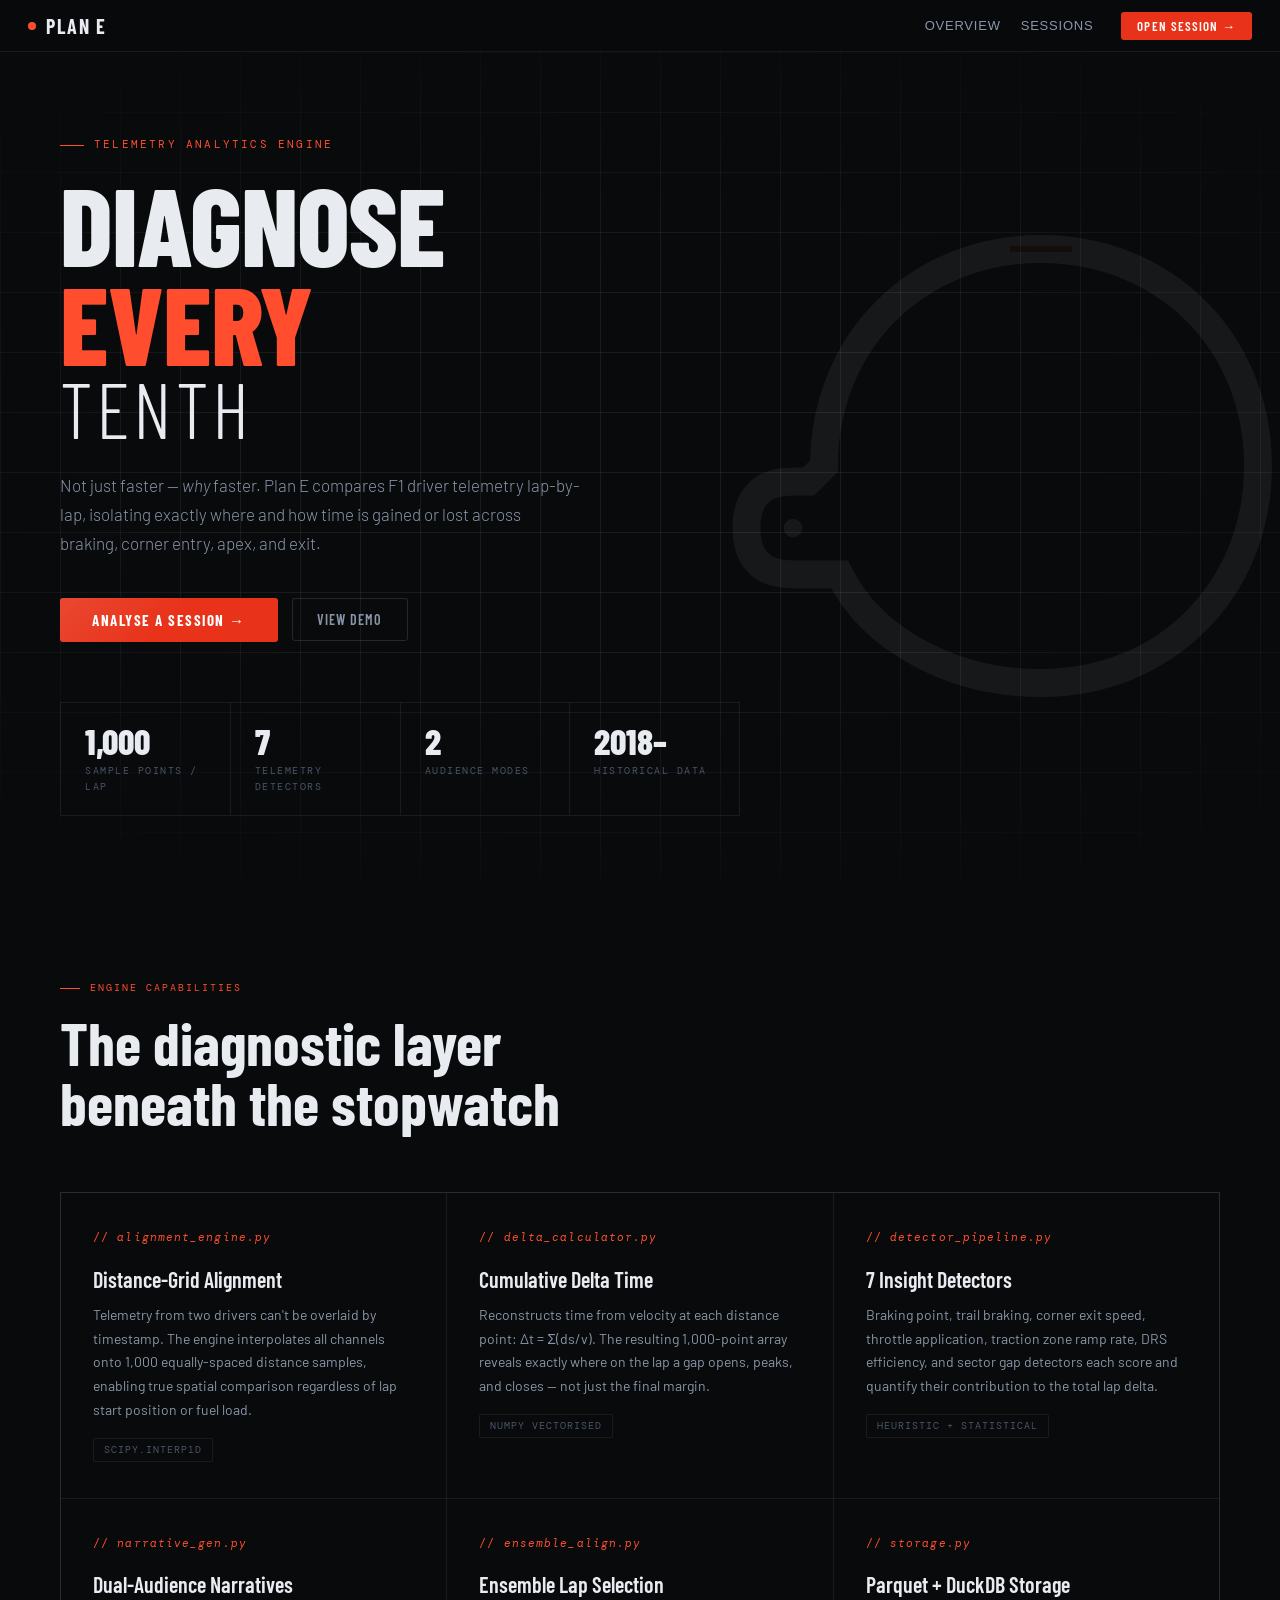
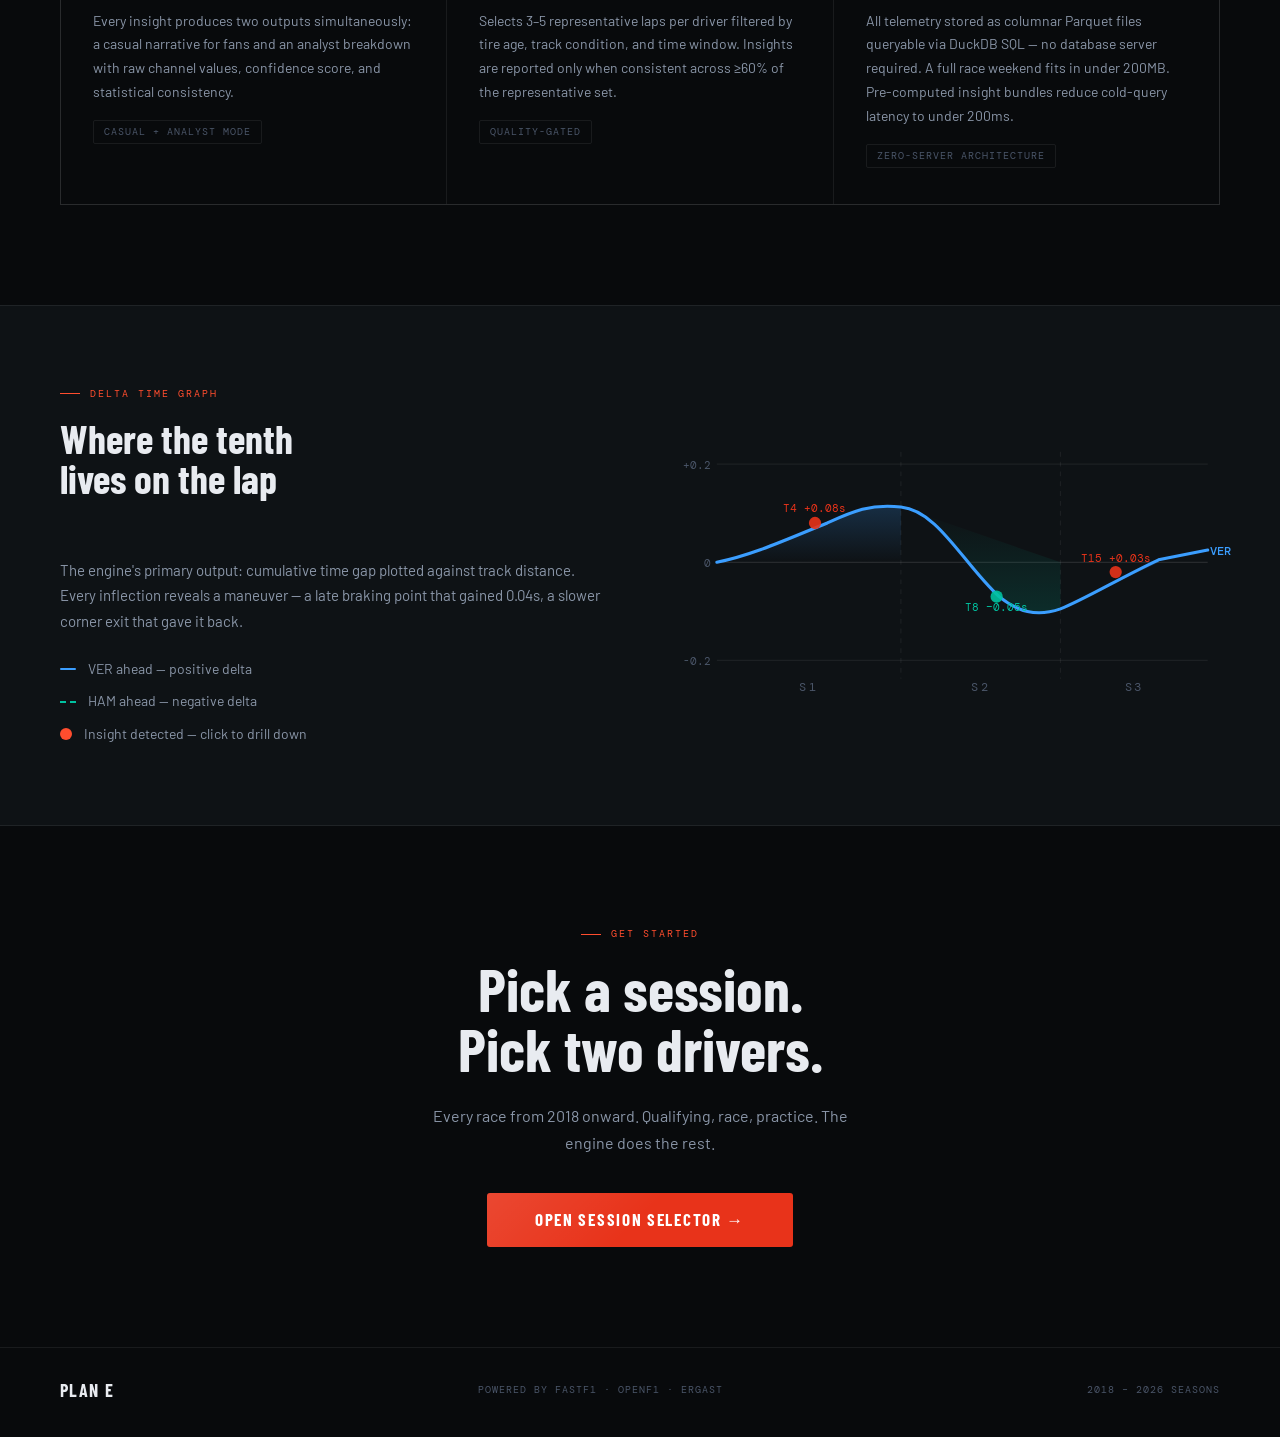
==== commit be689834: "Added 2025 and 2026 Data" ====
--- a/pitwall-frontend-v2/index.html
+++ b/pitwall-frontend-v2/index.html
@@ -3,8 +3,8 @@
 <head>
   <meta charset="UTF-8">
   <meta name="viewport" content="width=device-width, initial-scale=1.0">
-  <title>PitWall — F1 Telemetry Analytics</title>
-  <meta name="description" content="PitWall compares F1 driver telemetry lap-by-lap, isolating exactly where and how time is gained or lost across braking, corner entry, apex, and exit.">
+  <title>Plan E — F1 Telemetry Analytics</title>
+  <meta name="description" content="Plan E compares F1 driver telemetry lap-by-lap, isolating exactly where and how time is gained or lost across braking, corner entry, apex, and exit.">
 
   <!-- Google Fonts -->
   <link rel="preconnect" href="https://fonts.googleapis.com">
@@ -32,7 +32,7 @@
   loader.js manages show/hide via the .hidden class.
 -->
 <div class="loading-overlay" id="loader">
-  <div class="loading-logo">PITWALL</div>
+  <div class="loading-logo">PLAN E</div>
   <div class="loading-bar-wrap">
     <div class="loading-bar" id="loader-bar"></div>
   </div>
@@ -47,7 +47,7 @@
 <nav>
   <a class="nav-logo" id="nav-logo" href="#">
     <div class="dot"></div>
-    PITWALL
+    PLAN E
   </a>
   <div class="nav-links">
     <button class="nav-link" id="nav-overview">Overview</button>
@@ -86,7 +86,7 @@
         <span class="line2">TENTH</span>
       </h1>
       <p class="hero-sub">
-        Not just faster — <em>why</em> faster. PitWall compares F1 driver telemetry
+        Not just faster — <em>why</em> faster. Plan E compares F1 driver telemetry
         lap-by-lap, isolating exactly where and how time is gained or lost across
         braking, corner entry, apex, and exit.
       </p>
@@ -242,9 +242,9 @@
   </div>
 
   <footer style="border-top:1px solid var(--border); padding:28px 60px; display:flex; justify-content:space-between; align-items:center;">
-    <span style="font-family:var(--font-display); font-size:18px; font-weight:700; letter-spacing:0.08em;">PITWALL</span>
+    <span style="font-family:var(--font-display); font-size:18px; font-weight:700; letter-spacing:0.08em;">PLAN E</span>
     <span style="font-family:var(--font-mono); font-size:10px; letter-spacing:0.1em; color:var(--text3);">POWERED BY FASTF1 · OPENF1 · ERGAST</span>
-    <span style="font-family:var(--font-mono); font-size:10px; letter-spacing:0.1em; color:var(--text3);">2018 – 2024 SEASONS</span>
+    <span style="font-family:var(--font-mono); font-size:10px; letter-spacing:0.1em; color:var(--text3);">2018 – 2026 SEASONS</span>
   </footer>
 </div><!-- /page-landing -->
 
@@ -254,7 +254,7 @@
 <!-- ══════════════════════════════════════════════════════════════════ -->
 <div class="page" id="page-selector">
   <div class="selector-header">
-    <div class="breadcrumb">PITWALL <span>/ Sessions</span></div>
+    <div class="breadcrumb">PLAN E <span>/ Sessions</span></div>
     <h1 class="selector-title display">SELECT SESSION</h1>
   </div>
 
@@ -265,10 +265,7 @@
         <div class="sidebar-label">Season</div>
         <!-- Populated by selector.js -->
       </div>
-      <div class="sidebar-section" id="sidebar-session-types">
-        <div class="sidebar-label">Session type</div>
-        <!-- Populated by selector.js -->
-      </div>
+
       <div class="sidebar-section" id="sidebar-circuit-types">
         <div class="sidebar-label">Circuit type</div>
         <!-- Populated by selector.js -->
